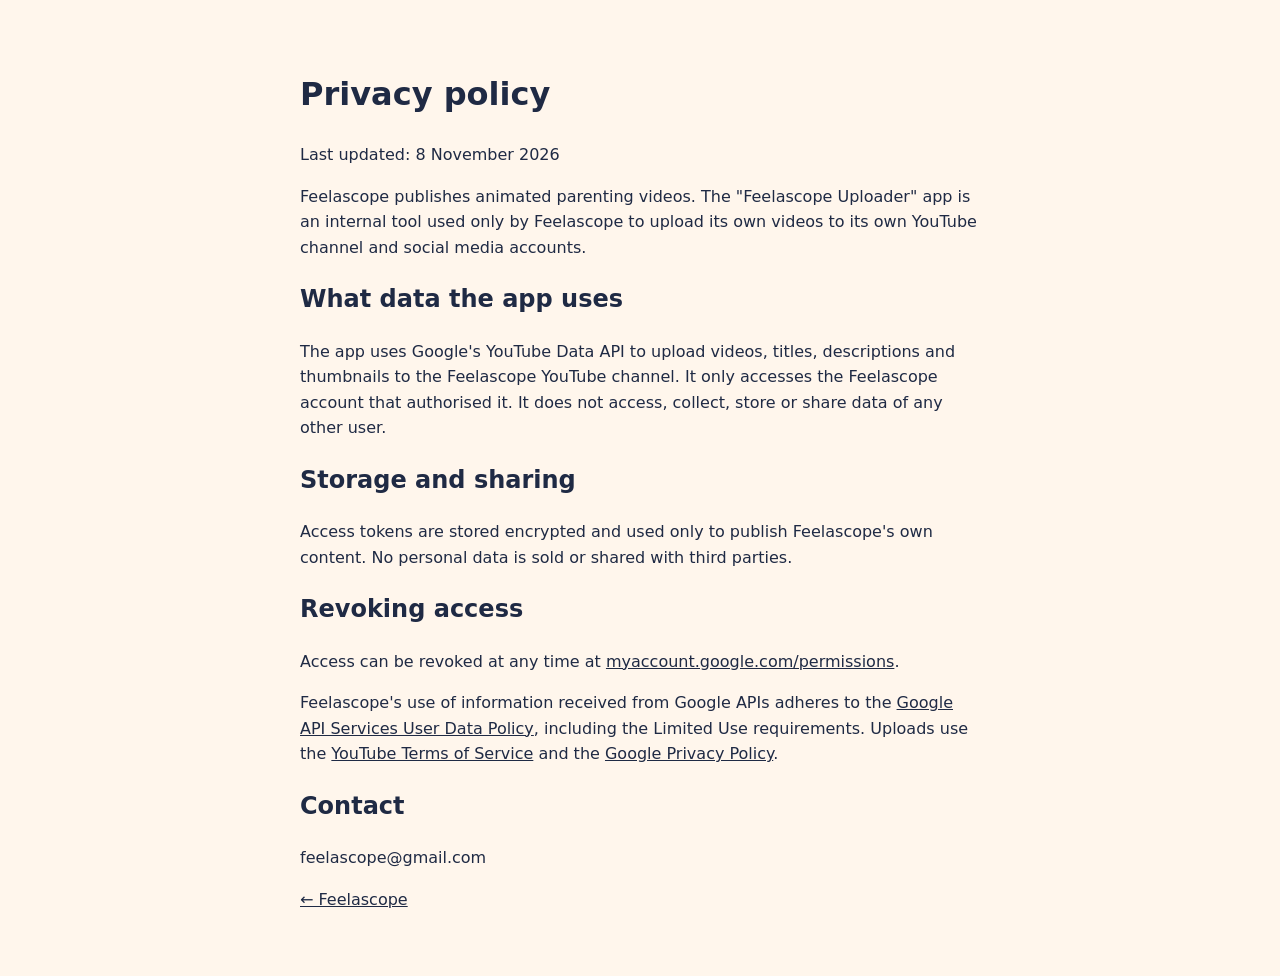
==== privacy.html @ 780f79e3 "Feelascope homepage, privacy policy en terms Co-Authored-By: Claude Opus 5.5 <noreply@anthropic.com>" ====
<!DOCTYPE html>
<html lang="en">
<head>
<meta charset="utf-8">
<meta name="viewport" content="width=device-width, initial-scale=1">
<title>Privacy policy – Feelascope</title>
<style>body{margin:0;font-family:system-ui,sans-serif;background:#FFF6EC;color:#1F2A44;line-height:1.6}main{max-width:680px;margin:0 auto;padding:48px 24px}a{color:#1F2A44}</style>
</head>
<body>
<main>
<h1>Privacy policy</h1>
<p>Last updated: 8 November 2026</p>
<p>Feelascope publishes animated parenting videos. The "Feelascope Uploader" app is an internal tool used only by Feelascope to upload its own videos to its own YouTube channel and social media accounts.</p>
<h2>What data the app uses</h2>
<p>The app uses Google's YouTube Data API to upload videos, titles, descriptions and thumbnails to the Feelascope YouTube channel. It only accesses the Feelascope account that authorised it. It does not access, collect, store or share data of any other user.</p>
<h2>Storage and sharing</h2>
<p>Access tokens are stored encrypted and used only to publish Feelascope's own content. No personal data is sold or shared with third parties.</p>
<h2>Revoking access</h2>
<p>Access can be revoked at any time at <a href="https://myaccount.google.com/permissions">myaccount.google.com/permissions</a>.</p>
<p>Feelascope's use of information received from Google APIs adheres to the <a href="https://developers.google.com/terms/api-services-user-data-policy">Google API Services User Data Policy</a>, including the Limited Use requirements. Uploads use the <a href="https://www.youtube.com/t/terms">YouTube Terms of Service</a> and the <a href="https://policies.google.com/privacy">Google Privacy Policy</a>.</p>
<h2>Contact</h2>
<p>feelascope@gmail.com</p>
<p><a href="index.html">← Feelascope</a></p>
</main>
</body>
</html>
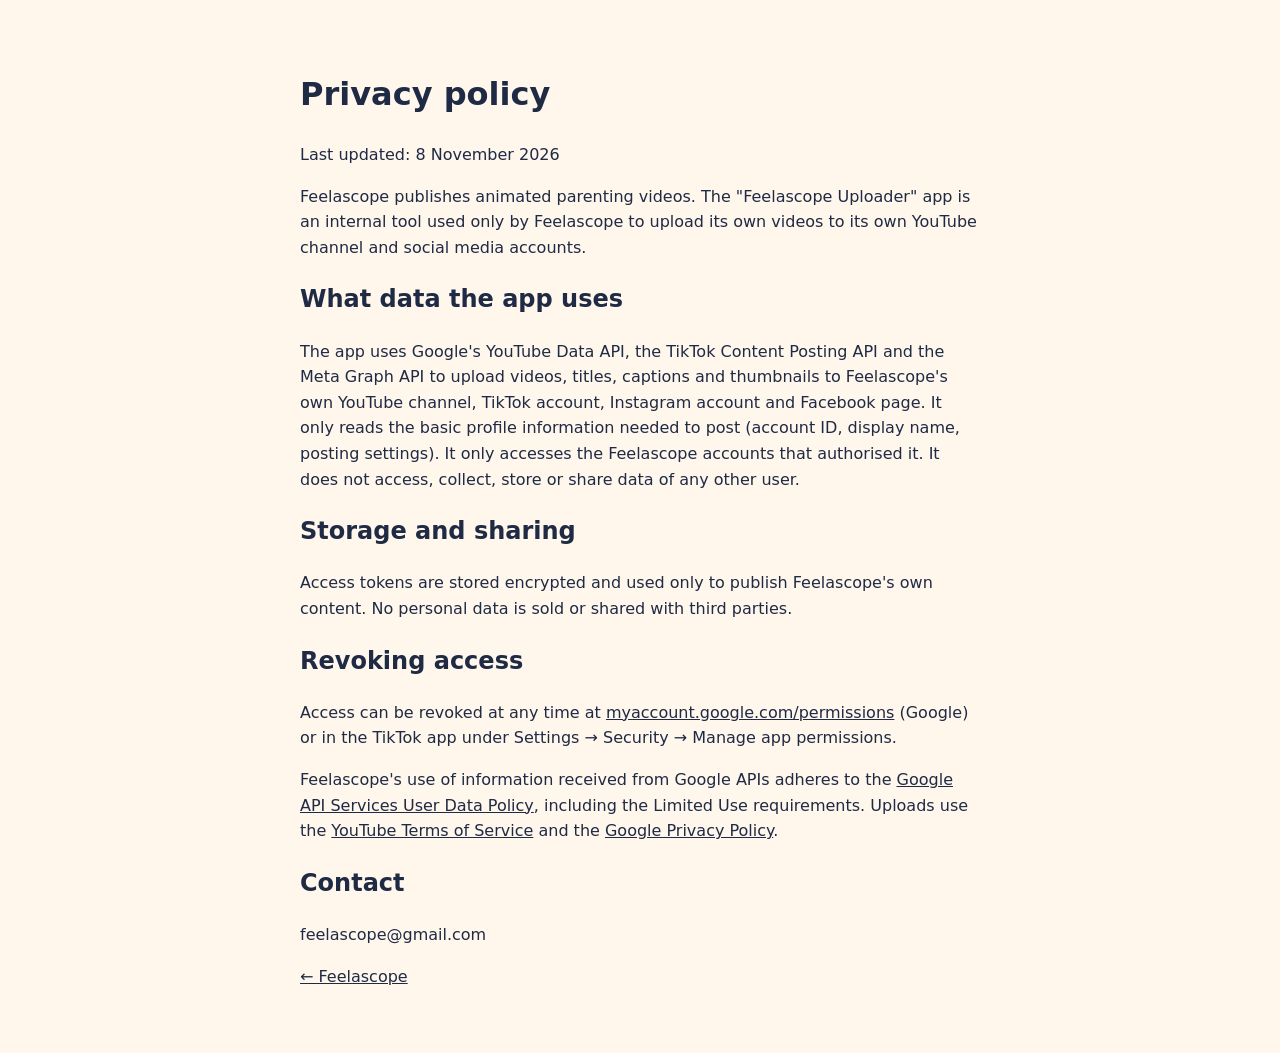
==== commit 93464a4e: "TikTok-koppelpagina en privacy/terms aangevuld Co-Authored-By: Claude Opus 5.5 <noreply@anthropic.co" ====
--- a/privacy.html
+++ b/privacy.html
@@ -12,11 +12,11 @@
 <p>Last updated: 8 November 2026</p>
 <p>Feelascope publishes animated parenting videos. The "Feelascope Uploader" app is an internal tool used only by Feelascope to upload its own videos to its own YouTube channel and social media accounts.</p>
 <h2>What data the app uses</h2>
-<p>The app uses Google's YouTube Data API to upload videos, titles, descriptions and thumbnails to the Feelascope YouTube channel. It only accesses the Feelascope account that authorised it. It does not access, collect, store or share data of any other user.</p>
+<p>The app uses Google's YouTube Data API, the TikTok Content Posting API and the Meta Graph API to upload videos, titles, captions and thumbnails to Feelascope's own YouTube channel, TikTok account, Instagram account and Facebook page. It only reads the basic profile information needed to post (account ID, display name, posting settings). It only accesses the Feelascope accounts that authorised it. It does not access, collect, store or share data of any other user.</p>
 <h2>Storage and sharing</h2>
 <p>Access tokens are stored encrypted and used only to publish Feelascope's own content. No personal data is sold or shared with third parties.</p>
 <h2>Revoking access</h2>
-<p>Access can be revoked at any time at <a href="https://myaccount.google.com/permissions">myaccount.google.com/permissions</a>.</p>
+<p>Access can be revoked at any time at <a href="https://myaccount.google.com/permissions">myaccount.google.com/permissions</a> (Google) or in the TikTok app under Settings → Security → Manage app permissions.</p>
 <p>Feelascope's use of information received from Google APIs adheres to the <a href="https://developers.google.com/terms/api-services-user-data-policy">Google API Services User Data Policy</a>, including the Limited Use requirements. Uploads use the <a href="https://www.youtube.com/t/terms">YouTube Terms of Service</a> and the <a href="https://policies.google.com/privacy">Google Privacy Policy</a>.</p>
 <h2>Contact</h2>
 <p>feelascope@gmail.com</p>
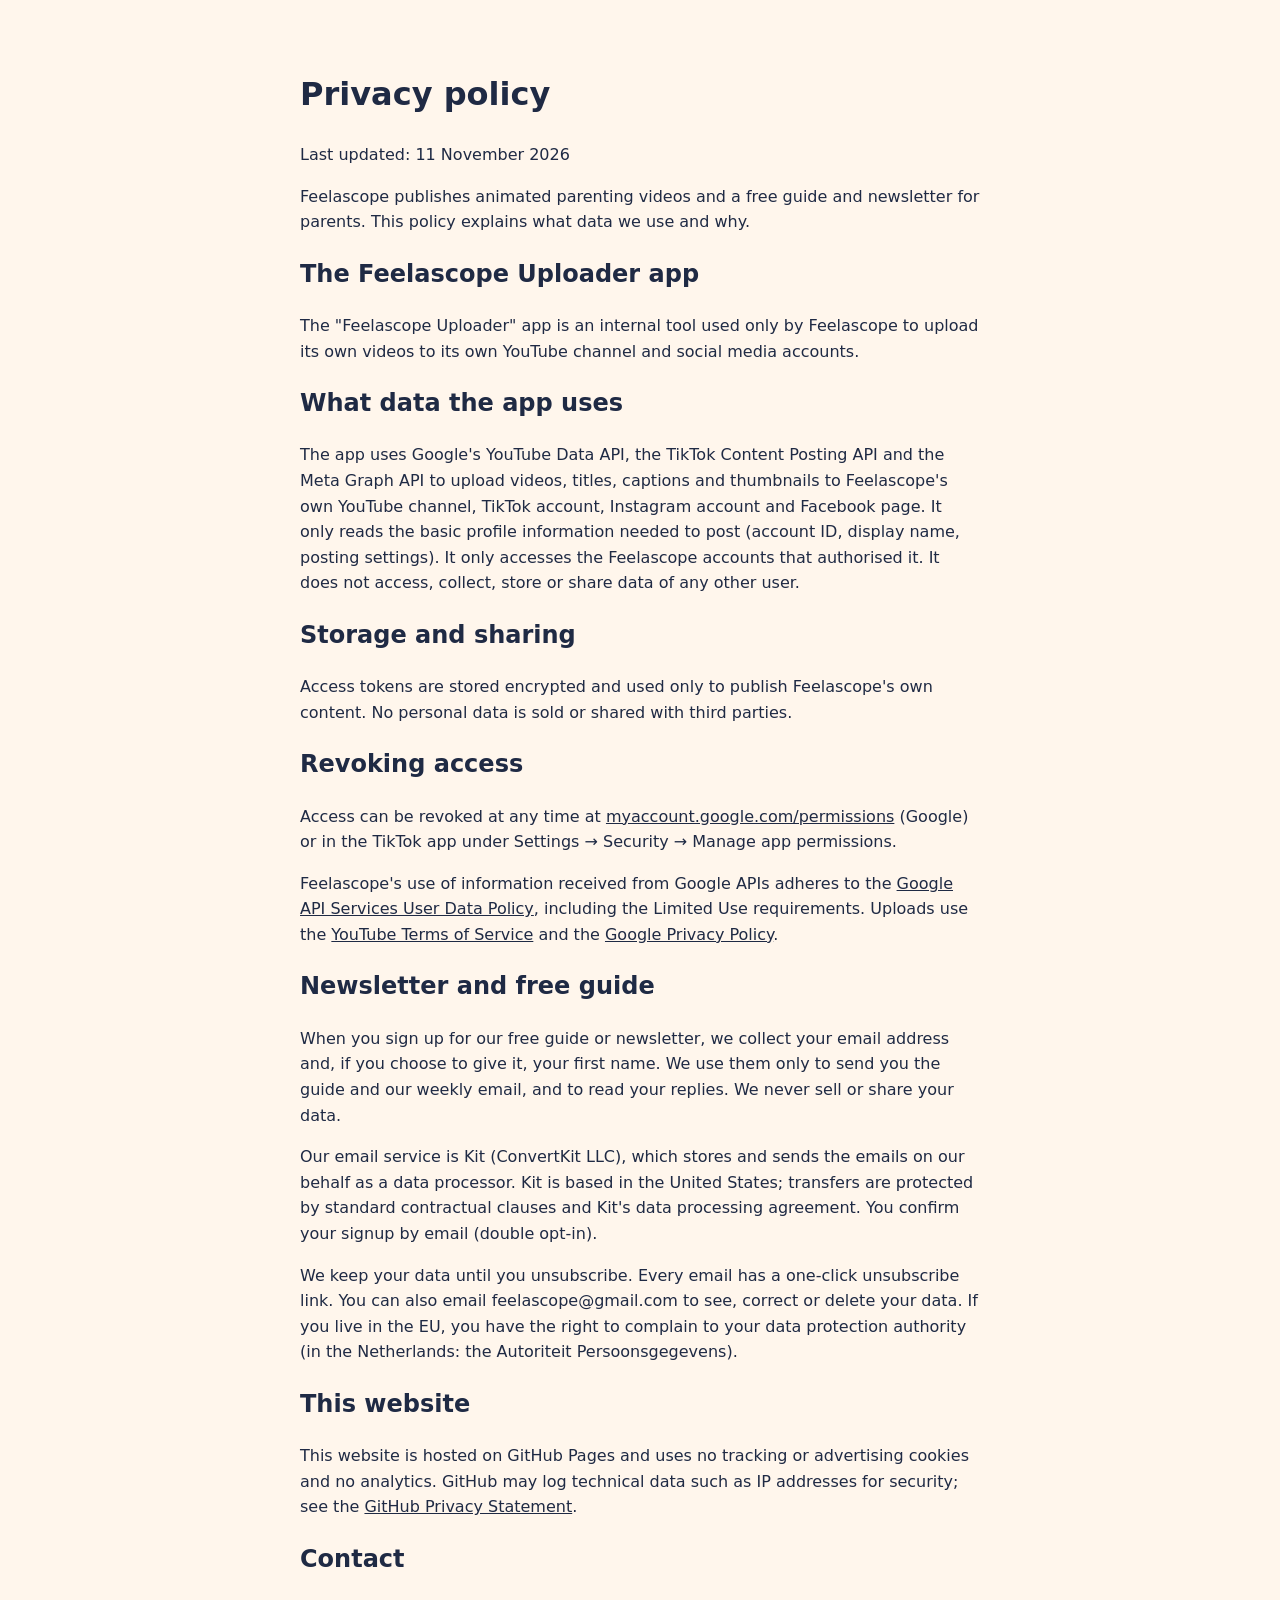
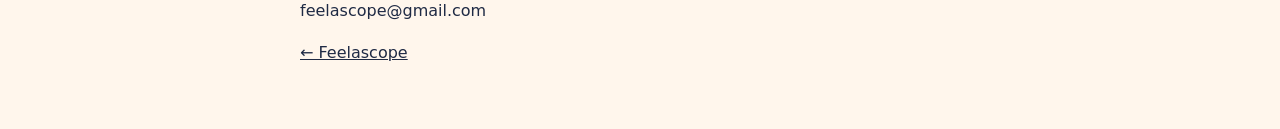
==== commit 201de8a1: "Nieuwe website: home, gratis gids (Through Your Child's Eyes), bedankpagina, privacy met nieuwsbrief" ====
--- a/privacy.html
+++ b/privacy.html
@@ -9,8 +9,10 @@
 <body>
 <main>
 <h1>Privacy policy</h1>
-<p>Last updated: 8 November 2026</p>
-<p>Feelascope publishes animated parenting videos. The "Feelascope Uploader" app is an internal tool used only by Feelascope to upload its own videos to its own YouTube channel and social media accounts.</p>
+<p>Last updated: 11 November 2026</p>
+<p>Feelascope publishes animated parenting videos and a free guide and newsletter for parents. This policy explains what data we use and why.</p>
+<h2>The Feelascope Uploader app</h2>
+<p>The "Feelascope Uploader" app is an internal tool used only by Feelascope to upload its own videos to its own YouTube channel and social media accounts.</p>
 <h2>What data the app uses</h2>
 <p>The app uses Google's YouTube Data API, the TikTok Content Posting API and the Meta Graph API to upload videos, titles, captions and thumbnails to Feelascope's own YouTube channel, TikTok account, Instagram account and Facebook page. It only reads the basic profile information needed to post (account ID, display name, posting settings). It only accesses the Feelascope accounts that authorised it. It does not access, collect, store or share data of any other user.</p>
 <h2>Storage and sharing</h2>
@@ -18,6 +20,12 @@
 <h2>Revoking access</h2>
 <p>Access can be revoked at any time at <a href="https://myaccount.google.com/permissions">myaccount.google.com/permissions</a> (Google) or in the TikTok app under Settings → Security → Manage app permissions.</p>
 <p>Feelascope's use of information received from Google APIs adheres to the <a href="https://developers.google.com/terms/api-services-user-data-policy">Google API Services User Data Policy</a>, including the Limited Use requirements. Uploads use the <a href="https://www.youtube.com/t/terms">YouTube Terms of Service</a> and the <a href="https://policies.google.com/privacy">Google Privacy Policy</a>.</p>
+<h2>Newsletter and free guide</h2>
+<p>When you sign up for our free guide or newsletter, we collect your email address and, if you choose to give it, your first name. We use them only to send you the guide and our weekly email, and to read your replies. We never sell or share your data.</p>
+<p>Our email service is Kit (ConvertKit LLC), which stores and sends the emails on our behalf as a data processor. Kit is based in the United States; transfers are protected by standard contractual clauses and Kit's data processing agreement. You confirm your signup by email (double opt-in).</p>
+<p>We keep your data until you unsubscribe. Every email has a one-click unsubscribe link. You can also email feelascope@gmail.com to see, correct or delete your data. If you live in the EU, you have the right to complain to your data protection authority (in the Netherlands: the Autoriteit Persoonsgegevens).</p>
+<h2>This website</h2>
+<p>This website is hosted on GitHub Pages and uses no tracking or advertising cookies and no analytics. GitHub may log technical data such as IP addresses for security; see the <a href="https://docs.github.com/en/site-policy/privacy-policies/github-general-privacy-statement">GitHub Privacy Statement</a>.</p>
 <h2>Contact</h2>
 <p>feelascope@gmail.com</p>
 <p><a href="index.html">← Feelascope</a></p>
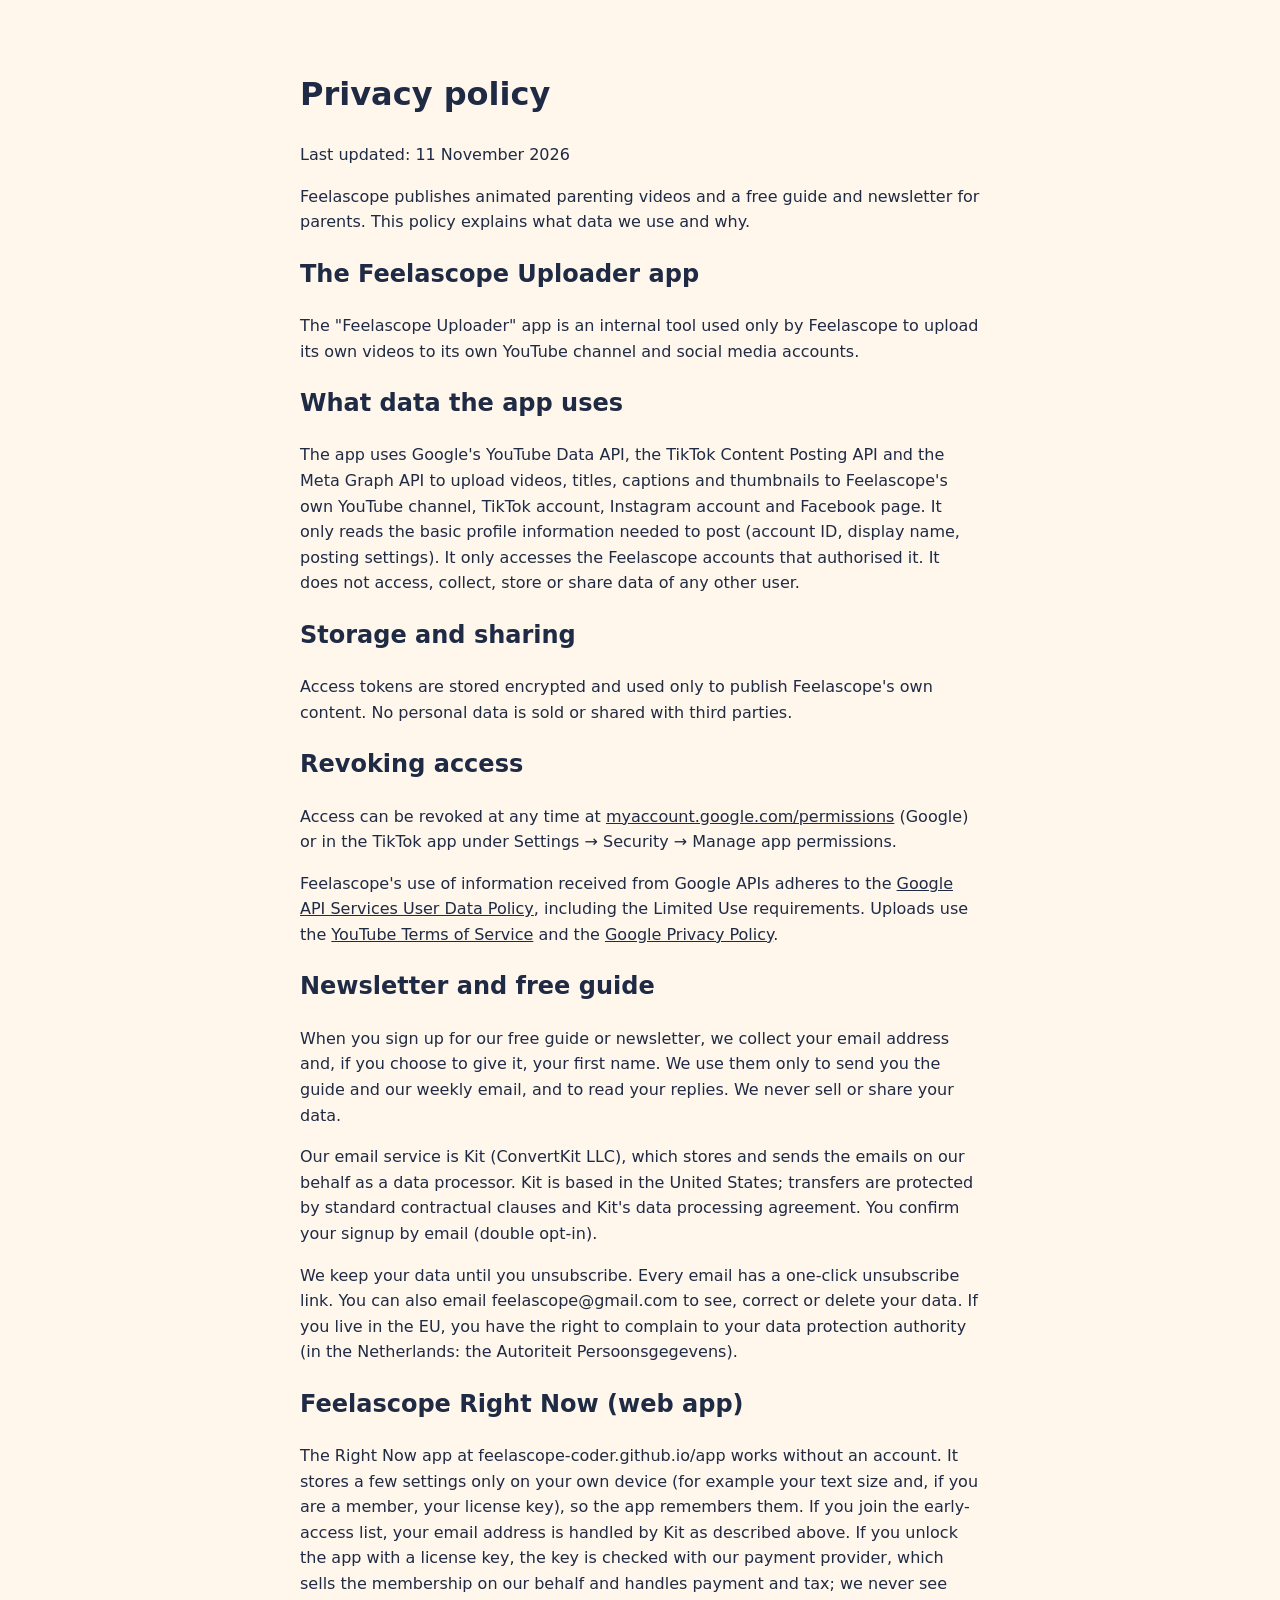
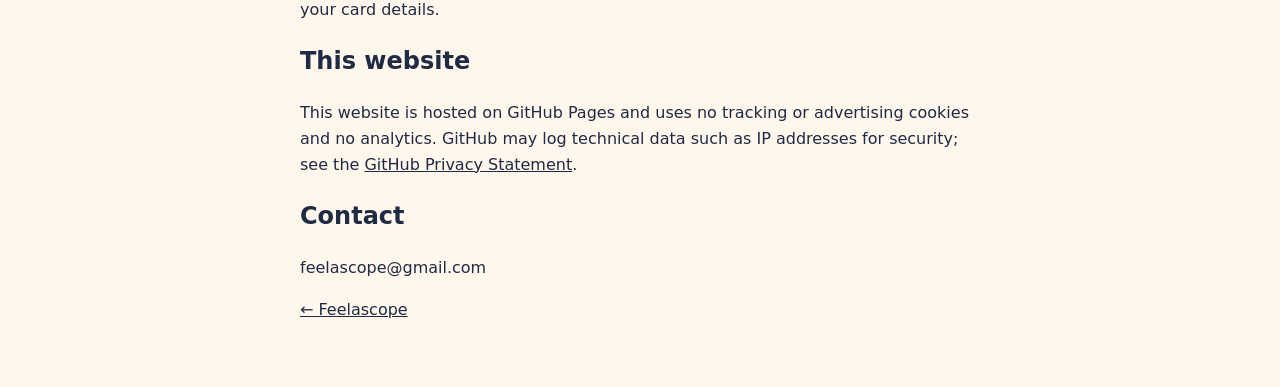
==== commit 6152b468: "Feelascope Right Now: web-app (PWA) met 10 momenten, 3 gratis, wachtlijst via Kit, licentie-unlock (" ====
--- a/privacy.html
+++ b/privacy.html
@@ -24,6 +24,8 @@
 <p>When you sign up for our free guide or newsletter, we collect your email address and, if you choose to give it, your first name. We use them only to send you the guide and our weekly email, and to read your replies. We never sell or share your data.</p>
 <p>Our email service is Kit (ConvertKit LLC), which stores and sends the emails on our behalf as a data processor. Kit is based in the United States; transfers are protected by standard contractual clauses and Kit's data processing agreement. You confirm your signup by email (double opt-in).</p>
 <p>We keep your data until you unsubscribe. Every email has a one-click unsubscribe link. You can also email feelascope@gmail.com to see, correct or delete your data. If you live in the EU, you have the right to complain to your data protection authority (in the Netherlands: the Autoriteit Persoonsgegevens).</p>
+<h2>Feelascope Right Now (web app)</h2>
+<p>The Right Now app at feelascope-coder.github.io/app works without an account. It stores a few settings only on your own device (for example your text size and, if you are a member, your license key), so the app remembers them. If you join the early-access list, your email address is handled by Kit as described above. If you unlock the app with a license key, the key is checked with our payment provider, which sells the membership on our behalf and handles payment and tax; we never see your card details.</p>
 <h2>This website</h2>
 <p>This website is hosted on GitHub Pages and uses no tracking or advertising cookies and no analytics. GitHub may log technical data such as IP addresses for security; see the <a href="https://docs.github.com/en/site-policy/privacy-policies/github-general-privacy-statement">GitHub Privacy Statement</a>.</p>
 <h2>Contact</h2>
